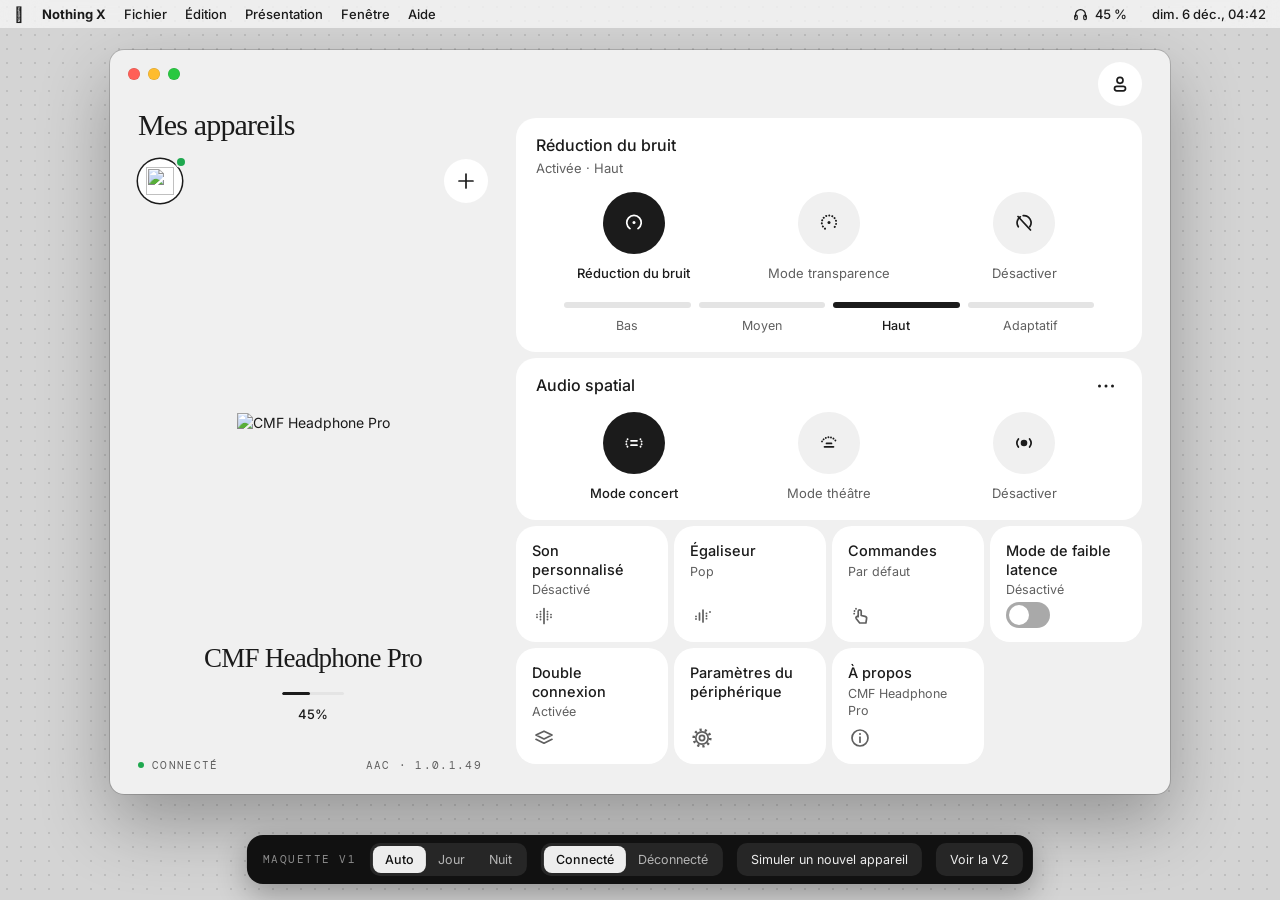
==== maquette/index.html @ 27f474c6 "Maquettes de Nothing X pour Mac et sonde Bluetooth en lecture seule Deux maquettes interactives (V1 " ====
<!doctype html>
<html lang="fr" data-theme="light">
<head>
<meta charset="utf-8">
<meta name="viewport" content="width=device-width, initial-scale=1">
<title>Nothing X pour Mac · maquette</title>
<link rel="preconnect" href="https://fonts.googleapis.com">
<link rel="preconnect" href="https://fonts.gstatic.com" crossorigin>
<link href="https://fonts.googleapis.com/css2?family=DM+Mono:wght@300;400&family=Doto:wght@600;800&family=Inter:wght@400;500;600&family=Old+Standard+TT&display=swap" rel="stylesheet">
<link rel="stylesheet" href="style.css?v=4">
</head>
<body>

<div class="menubar">
  <div class="mb-left">
    <span class="mb-apple">&#63743;</span>
    <b>Nothing X</b><span>Fichier</span><span>Édition</span><span>Présentation</span><span>Fenêtre</span><span>Aide</span>
  </div>
  <div class="mb-right">
    <button class="mb-item" id="mbItem" data-act="pop" aria-label="Nothing X dans la barre des menus"></button>
    <span id="mbClock"></span>
  </div>
</div>

<div class="scene">
  <div class="window" id="win">
    <div class="lights"><i></i><i></i><i></i></div>
    <aside class="stage" id="stage"></aside>
    <main class="pane" id="pane"></main>
    <div id="overlay"></div>
    <div id="modal"></div>
  </div>
</div>

<div id="popover"></div>
<div id="hud"></div>

<div class="mockbar" id="mockbar"></div>

<script src="shared.js?v=4"></script>
<script src="app.js?v=4"></script>
</body>
</html>
---- maquette/style.css ----
/* Nothing X pour Mac — maquette
   Jetons relevés sur les captures de l'app mobile (mode jour) ; le mode nuit en est dérivé. */

:root {
  --bg: #F0F0F0;
  --surface: #FFFFFF;
  --well: #F0F0F0;
  --text: #1B1B1B;
  --text2: #5F5F5F;
  --text3: #A9A9A9;
  --track: #E4E4E4;
  --inv: #1B1B1B;
  --on-inv: #FFFFFF;
  --red: #D71921;
  --green: #1FA84F;
  --scrim: rgba(0, 0, 0, .42);
  --blob: #F6F6F6;
  --blob-shadow: rgba(0, 0, 0, .42);
  --desk: #D4D4D4;
  --desk-dot: rgba(0, 0, 0, .10);
  --win-edge: rgba(0, 0, 0, .16);
  --bar: rgba(255, 255, 255, .62);

  --serif: "Old Standard TT", "Bodoni 72", Didot, Georgia, serif;
  --sans: Inter, -apple-system, "Helvetica Neue", sans-serif;
  --mono: "DM Mono", "SF Mono", Menlo, monospace;
  --dot: Doto, "DM Mono", monospace;
}

[data-theme="dark"] {
  --bg: #000000;
  --surface: #1B1B1B;
  --well: #2C2C2C;
  --text: #FFFFFF;
  --text2: #A3A3A3;
  --text3: #5E5E5E;
  --track: #343434;
  --inv: #FFFFFF;
  --on-inv: #000000;
  --scrim: rgba(0, 0, 0, .62);
  --blob: #333333;
  --blob-shadow: rgba(0, 0, 0, .85);
  --desk: #242426;
  --desk-dot: rgba(255, 255, 255, .07);
  --win-edge: rgba(255, 255, 255, .14);
  --bar: rgba(30, 30, 32, .7);
}

* { box-sizing: border-box; margin: 0; }
html, body { height: 100%; }
body {
  font: 400 14px/1.4 var(--sans);
  color: var(--text);
  background: var(--desk) radial-gradient(var(--desk-dot) 1px, transparent 1.4px) 0 0 / 14px 14px;
  overflow: hidden;
  -webkit-font-smoothing: antialiased;
}
button { font: inherit; color: inherit; background: none; border: 0; padding: 0; cursor: pointer; text-align: inherit; }
button:focus-visible { outline: 2px solid var(--red); outline-offset: 2px; }
svg { display: block; }
.ic { width: 24px; height: 24px; fill: none; stroke: currentColor; stroke-width: 1.7; stroke-linecap: round; stroke-linejoin: round; }
.ic .f { fill: currentColor; stroke: none; }
.serif { font-family: var(--serif); font-weight: 400; letter-spacing: -.028em; }

/* ---------- Bureau ---------- */
.menubar {
  position: fixed; inset: 0 0 auto 0; height: 28px; z-index: 30;
  display: flex; justify-content: space-between; align-items: center; padding: 0 14px;
  font: 500 13px/1 -apple-system, var(--sans);
  background: var(--bar); backdrop-filter: blur(20px);
}
.mb-left, .mb-right { display: flex; align-items: center; gap: 18px; }
.mb-left b { font-weight: 700; }
.mb-apple { font-size: 15px; }
.mb-item { display: flex; align-items: center; gap: 6px; height: 22px; padding: 0 7px; border-radius: 5px; font-variant-numeric: tabular-nums; }
.mb-item.open, .mb-item:hover { background: rgba(128, 128, 128, .28); }
.mb-item svg { width: 17px; height: 17px; }
.mb-item.off { opacity: .45; }

.scene { position: fixed; inset: 28px 0 76px 0; display: flex; align-items: flex-start; justify-content: center; padding-top: 22px; }

.window {
  position: relative; flex: none; width: 1060px; height: 744px;
  display: grid; grid-template-columns: 400px 1fr;
  background: var(--bg); border-radius: 14px; overflow: hidden;
  box-shadow: 0 0 0 1px var(--win-edge), 0 28px 70px rgba(0, 0, 0, .30);
  transform-origin: top center;
}
.lights { position: absolute; top: 18px; left: 18px; display: flex; gap: 8px; z-index: 20; }
.lights i { width: 12px; height: 12px; border-radius: 50%; background: #FF5F57; box-shadow: inset 0 0 0 .5px rgba(0, 0, 0, .15); }
.lights i:nth-child(2) { background: #FEBC2E; }
.lights i:nth-child(3) { background: #28C840; }

/* ---------- Scène (colonne appareil) ---------- */
.stage { display: flex; flex-direction: column; padding: 58px 22px 22px 28px; min-height: 0; }
.stage h1 { font-size: 30px; line-height: 1.1; }
.rail { display: flex; align-items: center; gap: 12px; margin-top: 18px; }
.avatar { position: relative; width: 44px; height: 44px; border-radius: 50%; background: var(--surface); display: grid; place-items: center; }
.avatar img { width: 28px; height: 28px; object-fit: contain; }
.avatar.sel { box-shadow: 0 0 0 1.5px var(--text); }
.avatar::after { content: ""; position: absolute; top: -1px; right: -3px; width: 8px; height: 8px; border-radius: 50%; background: var(--text3); box-shadow: 0 0 0 2px var(--bg); }
.avatar.live::after { background: var(--green); }
.circ { width: 44px; height: 44px; border-radius: 50%; background: var(--surface); display: grid; place-items: center; flex: none; }
.circ:hover { background: color-mix(in srgb, var(--surface) 88%, var(--text)); }
.rail .circ { margin-left: auto; }

.hero { flex: 1; min-height: 0; display: grid; place-items: center; position: relative; }
[data-theme="dark"] .hero::before { content: ""; position: absolute; inset: 6% 0; background: radial-gradient(closest-side, rgba(255, 255, 255, .09), transparent 72%); }
.hero img { position: relative; max-width: 290px; max-height: 300px; object-fit: contain; animation: rise .35s ease both; }
.hero img.side { max-height: 270px; }
.hero img.tall { max-height: 330px; }
.dev-name { text-align: center; font-size: 27px; line-height: 1.15; }
.batt { display: flex; flex-direction: column; align-items: center; gap: 10px; margin-top: 18px; min-height: 40px; font-size: 13px; font-weight: 500; }
.batt-bar { width: 62px; height: 3px; border-radius: 2px; background: var(--track); overflow: hidden; }
.batt-bar i { display: block; height: 100%; background: var(--text); border-radius: 2px; }
.batt-multi { display: flex; gap: 22px; }
.batt-multi div { display: flex; flex-direction: column; align-items: center; gap: 8px; }
.batt-multi small { font: 400 10.5px var(--mono); letter-spacing: .1em; text-transform: uppercase; color: var(--text2); }
.stage-foot { display: flex; justify-content: space-between; align-items: center; margin-top: 26px; padding-right: 6px; font: 400 11px var(--mono); letter-spacing: .12em; text-transform: uppercase; color: var(--text2); }
.stage-foot .st { display: flex; align-items: center; gap: 8px; }
.stage-foot .st::before { content: ""; width: 6px; height: 6px; border-radius: 50%; background: var(--text3); }
.stage-foot .st.live::before { background: var(--green); }

/* ---------- Volet de droite ---------- */
.pane { overflow-y: auto; padding: 0 28px 22px 6px; min-height: 0; scrollbar-width: none; }
.pane::-webkit-scrollbar { display: none; }
.pane-top { height: 68px; display: flex; align-items: flex-end; justify-content: space-between; padding-bottom: 12px; }
.pane-top .back { width: 44px; height: 44px; display: grid; place-items: center; margin-left: -10px; border-radius: 50%; }
.pane-top .back:hover { background: var(--surface); }
.pane-in { animation: none; }
.pane-in.enter { animation: rise .26s ease both; }
@keyframes rise { from { opacity: 0; transform: translateY(8px); } }

.page { max-width: 560px; }
.page > h2 { font-size: 34px; line-height: 1.12; margin: 2px 0 20px; }
.page > .lede { color: var(--text2); font-size: 15px; line-height: 1.55; margin: -6px 0 22px; max-width: 46ch; }
.sect { font-size: 13.5px; font-weight: 500; margin: 24px 0 10px 6px; }
.note { color: var(--text2); font-size: 12.5px; line-height: 1.5; margin: 10px 6px 16px; }

.card { background: var(--surface); border-radius: 20px; padding: 16px 20px 18px; }
.card + .card, .card + .tiles { margin-top: 6px; }
.card-head { display: flex; justify-content: space-between; align-items: flex-start; }
.card h3 { font-size: 16px; font-weight: 500; }
.card-head p { color: var(--text2); font-size: 13px; margin-top: 3px; }
.more { width: 32px; height: 24px; display: grid; place-items: center; border-radius: 12px; }
.more:hover { background: var(--well); }

.modes { display: grid; grid-template-columns: repeat(3, 1fr); margin-top: 14px; }
.mode { display: flex; flex-direction: column; align-items: center; gap: 10px; font-size: 13px; color: var(--text2); }
.mode-dot { width: 62px; height: 62px; border-radius: 50%; background: var(--well); color: var(--text); display: grid; place-items: center; transition: background .18s, color .18s; }
.mode.on { color: var(--text); font-weight: 500; }
.mode.on .mode-dot { background: var(--inv); color: var(--on-inv); }
.mode:not(.on):hover .mode-dot { background: var(--track); }

.levels { display: grid; grid-template-columns: repeat(4, 1fr); gap: 8px; margin: 16px 28px 0; transition: opacity .2s; }
.levels.idle { opacity: .28; pointer-events: none; }
.lvl { display: flex; flex-direction: column; align-items: center; gap: 9px; font-size: 12.5px; color: var(--text2); padding-top: 4px; }
.lvl i { width: 100%; height: 6px; border-radius: 3px; background: var(--track); transition: background .18s; }
.lvl.on { color: var(--text); font-weight: 500; }
.lvl.on i { background: var(--inv); }

.tiles { display: grid; grid-template-columns: repeat(4, 1fr); gap: 6px; }
.tile { background: var(--surface); border-radius: 20px; padding: 16px 16px 14px; height: 116px; display: flex; flex-direction: column; align-items: flex-start; }
button.tile:hover { background: color-mix(in srgb, var(--surface) 93%, var(--text)); }
.tile b { font-size: 14.5px; font-weight: 500; line-height: 1.25; }
.tile span { color: var(--text2); font-size: 12.5px; margin-top: 2px; }
.tile .foot { margin-top: auto; }

/* Listes groupées : rangées séparées de 2 px, seuls les coins extérieurs sont arrondis */
.group { display: flex; flex-direction: column; gap: 2px; }
.row { background: var(--surface); min-height: 58px; padding: 14px 20px; display: flex; align-items: center; gap: 16px; border-radius: 4px; width: 100%; }
.row:first-child { border-top-left-radius: 20px; border-top-right-radius: 20px; }
.row:last-child { border-bottom-left-radius: 20px; border-bottom-right-radius: 20px; }
button.row:hover { background: color-mix(in srgb, var(--surface) 94%, var(--text)); }
.row-ic { width: 26px; display: grid; place-items: center; flex: none; }
.row-main { flex: 1; display: flex; flex-direction: column; gap: 2px; min-width: 0; }
.row-t { font-size: 15.5px; }
.row-s { font-size: 13px; color: var(--text2); }
.row-v { font-size: 13.5px; color: var(--text2); font-variant-numeric: tabular-nums; }
.row.danger { color: var(--red); font-weight: 500; }
.row.dim { color: var(--text3); }
.row.sub .row-t { font-size: 14.5px; color: var(--text2); }
.chev { color: var(--text); flex: none; }
.chev svg { width: 18px; height: 18px; }
.bubble { width: 50px; height: 50px; border-radius: 50%; background: var(--well); display: grid; place-items: center; flex: none; }

.tog { width: 44px; height: 26px; border-radius: 13px; background: var(--text3); position: relative; flex: none; transition: background .2s; }
.tog::after { content: ""; position: absolute; top: 3px; left: 3px; width: 20px; height: 20px; border-radius: 50%; background: #fff; transition: transform .2s; }
.tog.on { background: var(--inv); }
.tog.on::after { transform: translateX(18px); background: var(--on-inv); }
.check { width: 22px; height: 22px; border-radius: 5px; border: 1.5px solid var(--text3); display: grid; place-items: center; flex: none; color: transparent; }
.check.on { background: var(--inv); border-color: var(--inv); color: var(--on-inv); }
.check svg { width: 14px; height: 14px; stroke-width: 2.4; }
.radio { width: 22px; height: 22px; border-radius: 50%; border: 1.5px solid var(--text3); flex: none; }
.radio.on { border: 0; background: radial-gradient(circle, var(--on-inv) 0 3.5px, var(--inv) 4.2px); }

.pill { height: 52px; border-radius: 26px; padding: 0 28px; display: inline-flex; align-items: center; justify-content: center; font-size: 15.5px; font-weight: 500; background: var(--surface); }
.pill.dark { background: var(--inv); color: var(--on-inv); }
.pill.red { background: var(--red); color: #fff; }
.pill.wide { width: 100%; }
.pill:hover { filter: brightness(.94); }
[data-theme="dark"] .pill:hover { filter: brightness(1.12); }

/* ---------- Égaliseur ---------- */
.eq-wrap { display: flex; flex-direction: column; align-items: center; }
#eqsvg { width: 318px; height: 318px; touch-action: none; }
#eqsvg .disc { fill: var(--surface); }
#eqsvg .axis-dot { fill: var(--text3); }
#eqsvg text { font: 300 12px var(--mono); letter-spacing: .14em; fill: var(--text2); text-anchor: middle; }
#eqsvg .lobe { fill: var(--blob); transition: transform .5s cubic-bezier(.3, .8, .2, 1); }
#eqsvg.drag .lobe, #eqsvg.drag .handle { transition: none; }
#eqsvg .handle { fill: var(--text); cursor: grab; transition: transform .5s cubic-bezier(.3, .8, .2, 1), opacity .2s; }
#eqsvg:not(.custom) .handle { opacity: 0; pointer-events: none; }
#eqsvg .core { fill: var(--track); opacity: .6; }
.presets { display: grid; grid-template-columns: repeat(3, 1fr); gap: 6px; width: 100%; margin-top: 22px; }
.preset { height: 46px; border-radius: 23px; background: var(--surface); color: var(--text2); font-size: 12px; letter-spacing: .09em; text-transform: uppercase; text-align: center; transition: background .18s, color .18s; }
.preset.on { background: var(--red); color: #fff; }

/* ---------- Superpositions ---------- */
#overlay:empty, #modal:empty, #popover:empty, #hud:empty { display: none; }
#overlay { position: absolute; inset: 0; background: var(--bg); z-index: 10; padding: 58px 28px 26px; display: flex; flex-direction: column; animation: rise .25s ease both; }
#overlay h2 { font-size: 34px; margin: 14px 0 12px; }
#overlay .lede { color: var(--text2); font-size: 15px; max-width: 44ch; }
.scan { flex: 1; display: grid; place-items: center; min-height: 0; }
.scan svg { width: 330px; height: 330px; }
.scan line { stroke-width: 1.3; transform-origin: 165px 165px; }
.scan .l1 { stroke: var(--text); animation: spin 5s linear infinite; }
.scan .l2 { stroke: var(--text3); animation: spin 8s linear infinite reverse; }
.scan .l3 { stroke: var(--text3); animation: spin 13s linear infinite; }
@keyframes spin { to { transform: rotate(360deg); } }
.found { display: flex; flex-direction: column; align-items: center; gap: 6px; animation: rise .4s ease both; }
.found img { height: 190px; margin-bottom: 14px; }
.found h3 { font-size: 28px; }
.found p { color: var(--text2); margin-bottom: 18px; }
.found .pill { min-width: 240px; }
.ov-foot { display: flex; align-items: center; justify-content: space-between; }
.ov-foot p { color: var(--text2); }
.ov-foot p button { color: var(--text); font-weight: 500; }
.circ.big { width: 56px; height: 56px; }

#modal { position: absolute; inset: 0; z-index: 15; background: var(--scrim); display: grid; place-items: center; animation: fade .2s ease both; }
@keyframes fade { from { opacity: 0; } }
.dialog { width: 430px; background: var(--bg); border-radius: 26px; padding: 30px 28px 24px; text-align: center; animation: rise .25s ease both; }
.dialog h3 { font-size: 18px; font-weight: 500; }
.dialog p { color: var(--text2); font-size: 15px; line-height: 1.55; margin: 14px 0 22px; }
.dialog .btns { display: flex; gap: 8px; }
.dialog .btns .pill { flex: 1; }
.dialog .art { width: 300px; margin: 0 auto 18px; color: var(--text2); }
.guide { width: 780px; height: 610px; padding: 0; display: flex; flex-direction: column; overflow: hidden; }
.guide-head { display: flex; align-items: center; justify-content: center; position: relative; height: 68px; flex: none; }
.guide-head button { position: absolute; right: 20px; top: 18px; width: 34px; height: 34px; display: grid; place-items: center; border-radius: 50%; }
.guide-head button:hover { background: var(--surface); }
.tabs { display: grid; grid-template-columns: 1fr 1fr; flex: none; border-bottom: 1px solid var(--track); }
.tab { height: 44px; text-align: center; font-size: 15px; color: var(--text2); border-bottom: 2px solid transparent; margin-bottom: -1px; }
.tab.on { color: var(--text); font-weight: 500; border-color: var(--text); }
.catalog { display: grid; grid-template-columns: repeat(4, 1fr); gap: 6px; padding: 6px 20px 20px; overflow-y: auto; align-content: start; }
.prod { background: var(--surface); border-radius: 16px; padding: 18px 10px 14px; display: flex; flex-direction: column; align-items: center; gap: 12px; font-size: 13.5px; }
.prod img { height: 108px; max-width: 120px; object-fit: contain; }

/* ---------- Barre des menus : fenêtre flottante ---------- */
#popover { position: fixed; top: 34px; right: 14px; width: 364px; z-index: 40; background: var(--bg); border-radius: 22px; padding: 8px; box-shadow: 0 0 0 1px var(--win-edge), 0 20px 50px rgba(0, 0, 0, .28); animation: rise .18s ease both; }
.pop-head { display: flex; align-items: center; gap: 14px; padding: 10px 12px 14px; }
.pop-head img { width: 54px; height: 54px; object-fit: contain; }
.pop-head b { display: block; white-space: nowrap; font: 400 19px/1.1 var(--serif); letter-spacing: -.02em; }
.pop-head small { display: block; margin-top: 5px; font: 400 10.5px var(--mono); letter-spacing: .12em; text-transform: uppercase; color: var(--text2); }
.pop-head .pct { margin-left: auto; font: 800 24px/1 var(--dot); }
#popover .card { padding: 14px 12px 16px; border-radius: 16px; }
#popover .card h3 { font-size: 13.5px; padding-left: 4px; }
#popover .modes { margin-top: 12px; }
#popover .mode { font-size: 11px; gap: 7px; white-space: nowrap; }
#popover .mode-dot { width: 50px; height: 50px; }
#popover .levels { margin: 14px 8px 0; }
#popover .lvl { font-size: 11px; }
.pop-open { width: 100%; height: 42px; margin-top: 6px; border-radius: 16px; background: var(--surface); text-align: center; font-size: 13.5px; font-weight: 500; }
.pop-off { padding: 6px 14px 14px; color: var(--text2); font-size: 13px; }

/* ---------- Carte d'appairage, façon AirPods ---------- */
#hud { position: fixed; top: 40px; right: 14px; width: 316px; z-index: 45; background: var(--bg); border-radius: 26px; padding: 20px 20px 18px; text-align: center; box-shadow: 0 0 0 1px var(--win-edge), 0 24px 60px rgba(0, 0, 0, .32); animation: drop .45s cubic-bezier(.2, .9, .3, 1.1) both; }
@keyframes drop { from { opacity: 0; transform: translateY(-24px) scale(.96); } }
#hud .eyebrow { font: 400 10.5px var(--mono); letter-spacing: .16em; text-transform: uppercase; color: var(--text2); display: flex; align-items: center; justify-content: center; gap: 8px; }
#hud .eyebrow::before { content: ""; width: 6px; height: 6px; border-radius: 50%; background: var(--red); }
#hud .eyebrow.ok::before { background: var(--green); }
#hud img { height: 150px; margin: 16px auto 12px; display: block; }
#hud h3 { font-size: 25px; }
#hud .pct { font: 800 34px/1 var(--dot); margin: 12px 0 2px; }
#hud p { color: var(--text2); font-size: 13px; margin: 6px 0 14px; }
#hud .btns { display: flex; gap: 6px; }
#hud .pill { flex: 1; height: 44px; font-size: 14px; padding: 0 12px; }

/* ---------- Commandes de la maquette (hors application) ---------- */
.mockbar { position: fixed; left: 50%; bottom: 16px; transform: translateX(-50%); z-index: 50; display: flex; align-items: center; gap: 14px; padding: 8px 10px 8px 16px; border-radius: 16px; background: #111; color: #EDEDED; font: 400 12.5px var(--sans); box-shadow: 0 10px 30px rgba(0, 0, 0, .3); white-space: nowrap; }
.mockbar > span { font: 400 10.5px var(--mono); letter-spacing: .14em; text-transform: uppercase; color: #8C8C8C; }
.seg { display: flex; background: #262626; border-radius: 10px; padding: 3px; }
.seg button { padding: 6px 12px; border-radius: 8px; color: #B5B5B5; }
.seg button.on { background: #EDEDED; color: #111; font-weight: 500; }
.mockbar > button { padding: 9px 14px; border-radius: 10px; background: #262626; }
.mockbar > button:hover { background: #333; }

@media (prefers-reduced-motion: reduce) {
  *, *::before, *::after { animation-duration: .01ms !important; transition-duration: .01ms !important; }
  .scan line { animation: none; }
}

/* ---------- Compléments de pages ---------- */
.sect.first { margin-top: 0; }
.gap { height: 16px; }
.row.tall { min-height: 78px; }
.row.tall .row-ic { width: 50px; }
.row.perm { align-items: flex-start; }
.row.perm .row-t { font-size: 14px; line-height: 1.5; }
.row.perm .link { display: inline-block; margin-top: 8px; color: var(--text); font-weight: 500; font-size: 14px; }
.info-note { display: flex; gap: 14px; align-items: center; margin: 18px 0; padding: 14px 18px; border: 1px solid var(--track); border-radius: 20px; color: var(--text2); font-size: 12.5px; line-height: 1.5; }
.info-note svg { flex: none; color: var(--text); }
.find { padding-top: 8px; }

.offline { min-height: 560px; display: flex; flex-direction: column; justify-content: center; max-width: 440px; }
.offline h2 { font-size: 34px; line-height: 1.12; }
.offline .lede { color: var(--text2); font-size: 15px; line-height: 1.55; margin: 14px 0 28px; }
.off-actions { display: flex; gap: 8px; align-items: center; }
.off-actions .pill { flex: 1; height: 56px; border-radius: 28px; }

.card.fw { padding: 22px 24px 24px; }
.card.fw img { height: 58px; margin-bottom: 18px; }
.card.fw .size { color: var(--text2); margin-top: 2px; }
.card.fw .state { font-size: 12px; color: var(--text2); margin: 8px 0 18px; }
.card.fw .body, .card.fw ol { color: var(--text2); font-size: 14.5px; line-height: 1.6; }
.card.fw ol { padding-left: 20px; margin-top: 10px; }
.progress { height: 3px; border-radius: 2px; background: var(--track); margin-top: 18px; overflow: hidden; }
.progress i { display: block; height: 100%; background: var(--text); }
.progress.run i { animation: fill 2s ease-in-out both; }
@keyframes fill { from { width: 0; } to { width: 100%; } }
.pill:disabled { opacity: .5; cursor: default; }

.sws { display: flex; gap: 12px; padding-right: 4px; }
.sw { width: 20px; height: 20px; border-radius: 50%; background: var(--c); box-shadow: inset 0 0 0 1px rgba(128, 128, 128, .45); }
.sw.on { outline: 1.5px solid var(--text); outline-offset: 3px; }
#hud img, .found img { max-width: 240px; object-fit: contain; }

.mockbar a { color: #EDEDED; text-decoration: none; padding: 9px 14px; border-radius: 10px; background: #262626; }
.mockbar a:hover { background: #333; }
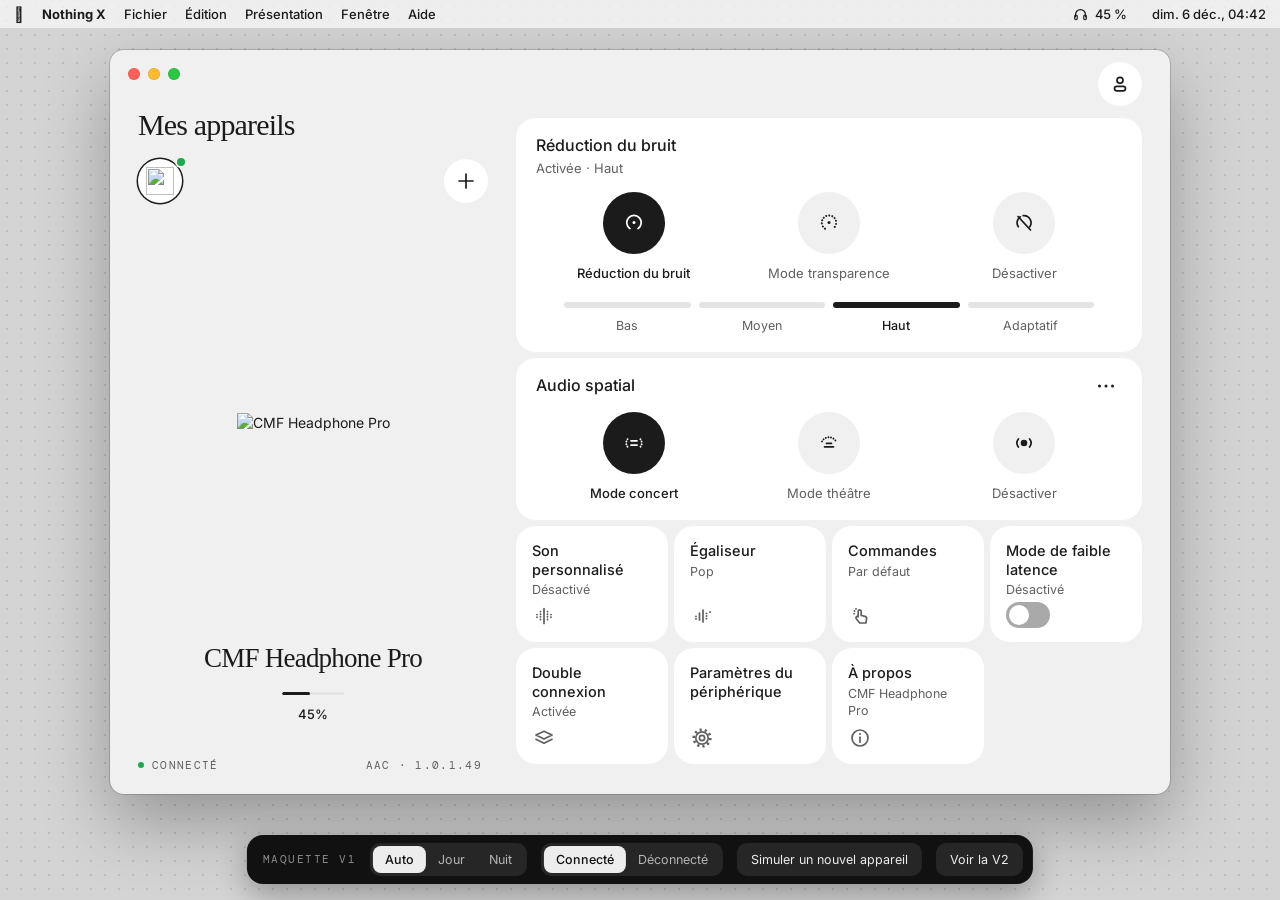
==== commit 00aa22b3: "L'app vit dans la barre des menus ; ouverture au démarrage, installation, police du nom Fermer la fe" ====
--- a/maquette/index.html
+++ b/maquette/index.html
@@ -7,7 +7,7 @@
 <link rel="preconnect" href="https://fonts.googleapis.com">
 <link rel="preconnect" href="https://fonts.gstatic.com" crossorigin>
 <link href="https://fonts.googleapis.com/css2?family=DM+Mono:wght@300;400&family=Doto:wght@600;800&family=Inter:wght@400;500;600&family=Old+Standard+TT&display=swap" rel="stylesheet">
-<link rel="stylesheet" href="style.css?v=4">
+<link rel="stylesheet" href="style.css?v=6">
 </head>
 <body>
 
@@ -37,7 +37,7 @@
 
 <div class="mockbar" id="mockbar"></div>
 
-<script src="shared.js?v=4"></script>
-<script src="app.js?v=4"></script>
+<script src="shared.js?v=6"></script>
+<script src="app.js?v=6"></script>
 </body>
 </html>
--- a/maquette/style.css
+++ b/maquette/style.css
@@ -1,5 +1,11 @@
 /* Nothing X pour Mac — maquette
    Jetons relevés sur les captures de l'app mobile (mode jour) ; le mode nuit en est dérivé. */
+
+/* Polices de Nothing : utilisées si elles ont été copiées dans assets/fonts/ (hors dépôt),
+   sinon les polices de remplacement prennent le relais. La plage de graisses évite le faux gras. */
+@font-face { font-family: "N Headline"; src: url(assets/fonts/NType82-Regular.otf); font-weight: 100 900; }
+@font-face { font-family: "N Mono"; src: url(assets/fonts/LetteraMono-LL.otf); font-weight: 100 900; }
+@font-face { font-family: "N Dot"; src: url(assets/fonts/NDot-55.otf); font-weight: 100 900; }
 
 :root {
   --bg: #F0F0F0;
@@ -21,10 +27,10 @@
   --win-edge: rgba(0, 0, 0, .16);
   --bar: rgba(255, 255, 255, .62);
 
-  --serif: "Old Standard TT", "Bodoni 72", Didot, Georgia, serif;
+  --serif: "N Headline", "Old Standard TT", "Bodoni 72", Didot, Georgia, serif;
   --sans: Inter, -apple-system, "Helvetica Neue", sans-serif;
-  --mono: "DM Mono", "SF Mono", Menlo, monospace;
-  --dot: Doto, "DM Mono", monospace;
+  --mono: "N Mono", "DM Mono", "SF Mono", Menlo, monospace;
+  --dot: "N Dot", Doto, "DM Mono", monospace;
 }
 
 [data-theme="dark"] {
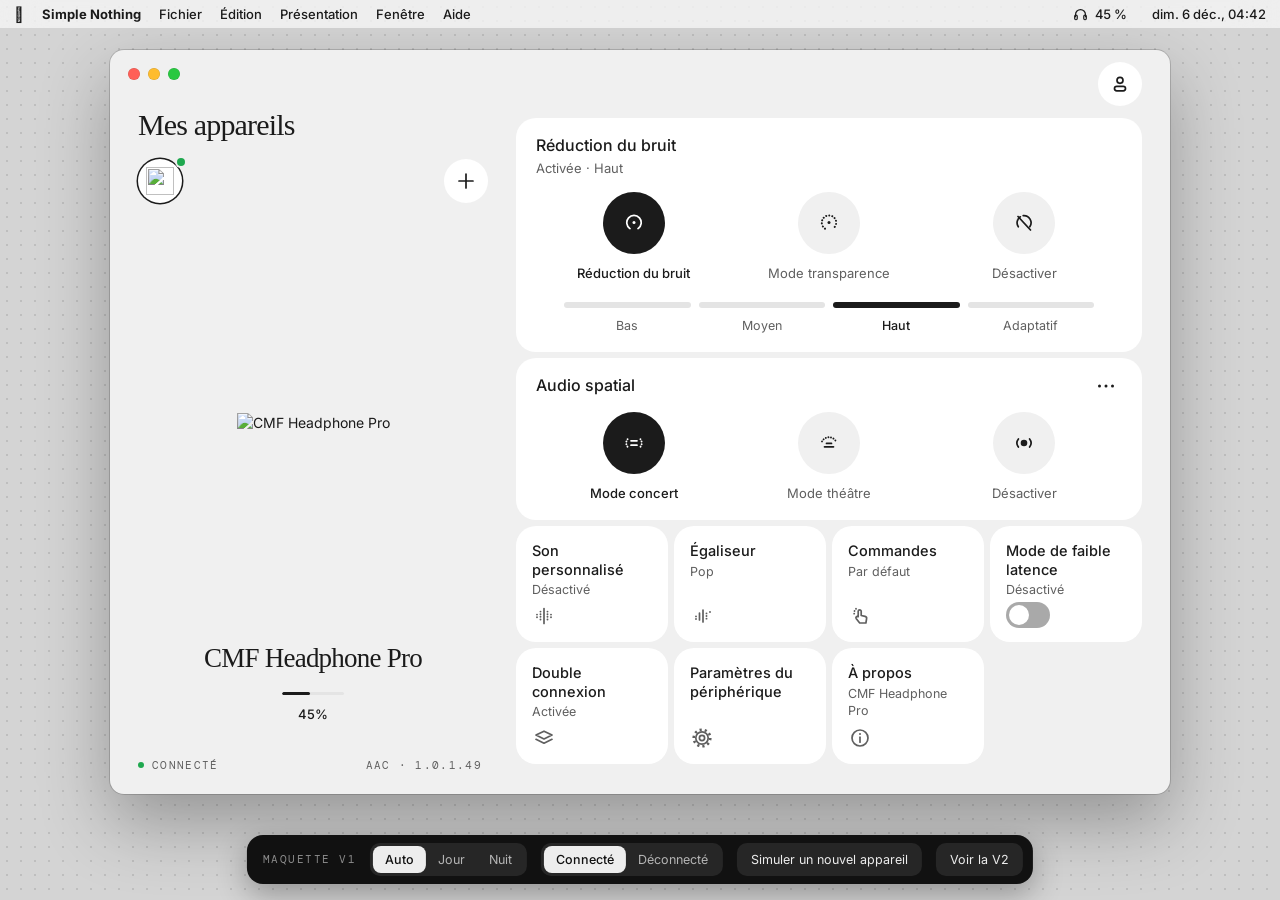
==== commit 22b1e8a8: "L'app s'appelle Simple Nothing Nom, identifiant, dossier des sources, scripts, documentation et maqu" ====
--- a/maquette/index.html
+++ b/maquette/index.html
@@ -3,21 +3,21 @@
 <head>
 <meta charset="utf-8">
 <meta name="viewport" content="width=device-width, initial-scale=1">
-<title>Nothing X pour Mac · maquette</title>
+<title>Simple Nothing · maquette</title>
 <link rel="preconnect" href="https://fonts.googleapis.com">
 <link rel="preconnect" href="https://fonts.gstatic.com" crossorigin>
 <link href="https://fonts.googleapis.com/css2?family=DM+Mono:wght@300;400&family=Doto:wght@600;800&family=Inter:wght@400;500;600&family=Old+Standard+TT&display=swap" rel="stylesheet">
-<link rel="stylesheet" href="style.css?v=6">
+<link rel="stylesheet" href="style.css?v=7">
 </head>
 <body>
 
 <div class="menubar">
   <div class="mb-left">
     <span class="mb-apple">&#63743;</span>
-    <b>Nothing X</b><span>Fichier</span><span>Édition</span><span>Présentation</span><span>Fenêtre</span><span>Aide</span>
+    <b>Simple Nothing</b><span>Fichier</span><span>Édition</span><span>Présentation</span><span>Fenêtre</span><span>Aide</span>
   </div>
   <div class="mb-right">
-    <button class="mb-item" id="mbItem" data-act="pop" aria-label="Nothing X dans la barre des menus"></button>
+    <button class="mb-item" id="mbItem" data-act="pop" aria-label="Simple Nothing dans la barre des menus"></button>
     <span id="mbClock"></span>
   </div>
 </div>
@@ -37,7 +37,7 @@
 
 <div class="mockbar" id="mockbar"></div>
 
-<script src="shared.js?v=6"></script>
-<script src="app.js?v=6"></script>
+<script src="shared.js?v=7"></script>
+<script src="app.js?v=7"></script>
 </body>
 </html>
--- a/maquette/style.css
+++ b/maquette/style.css
@@ -1,4 +1,4 @@
-/* Nothing X pour Mac — maquette
+/* Simple Nothing — maquette
    Jetons relevés sur les captures de l'app mobile (mode jour) ; le mode nuit en est dérivé. */
 
 /* Polices de Nothing : utilisées si elles ont été copiées dans assets/fonts/ (hors dépôt),
